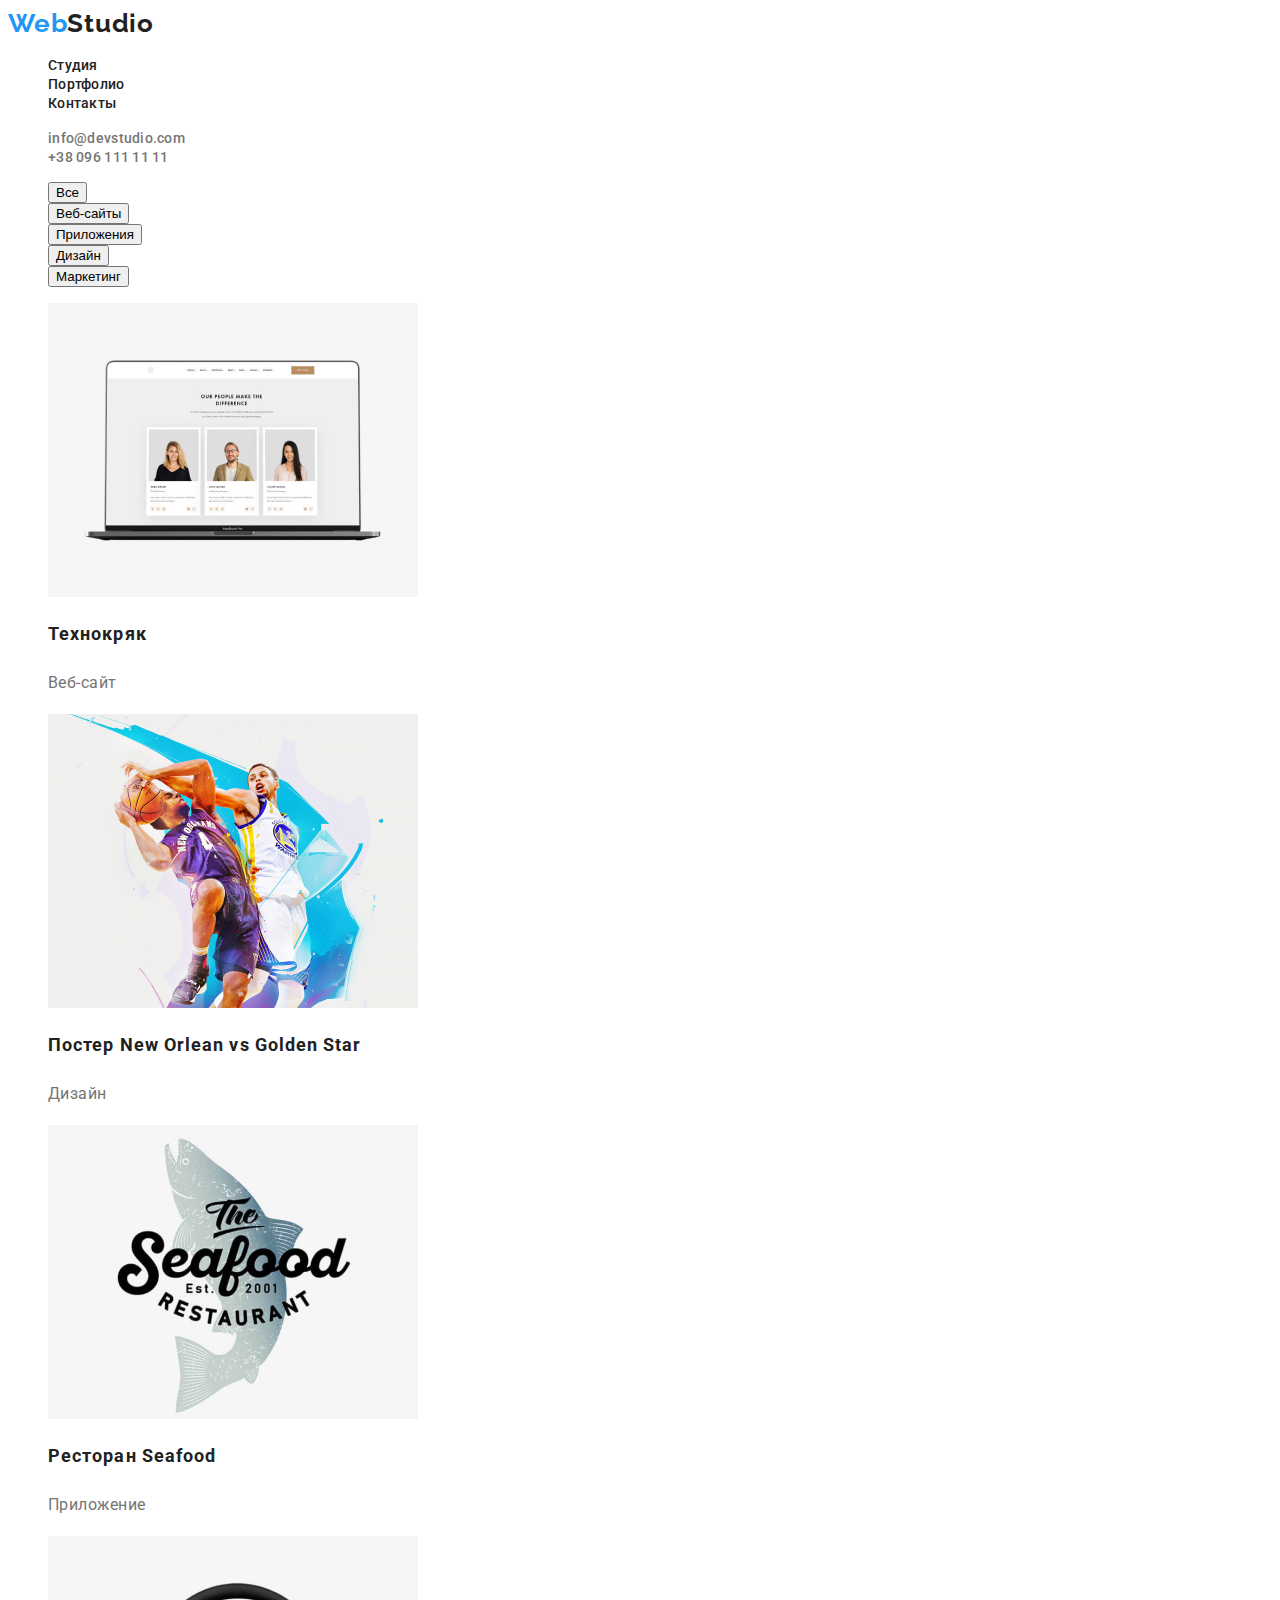
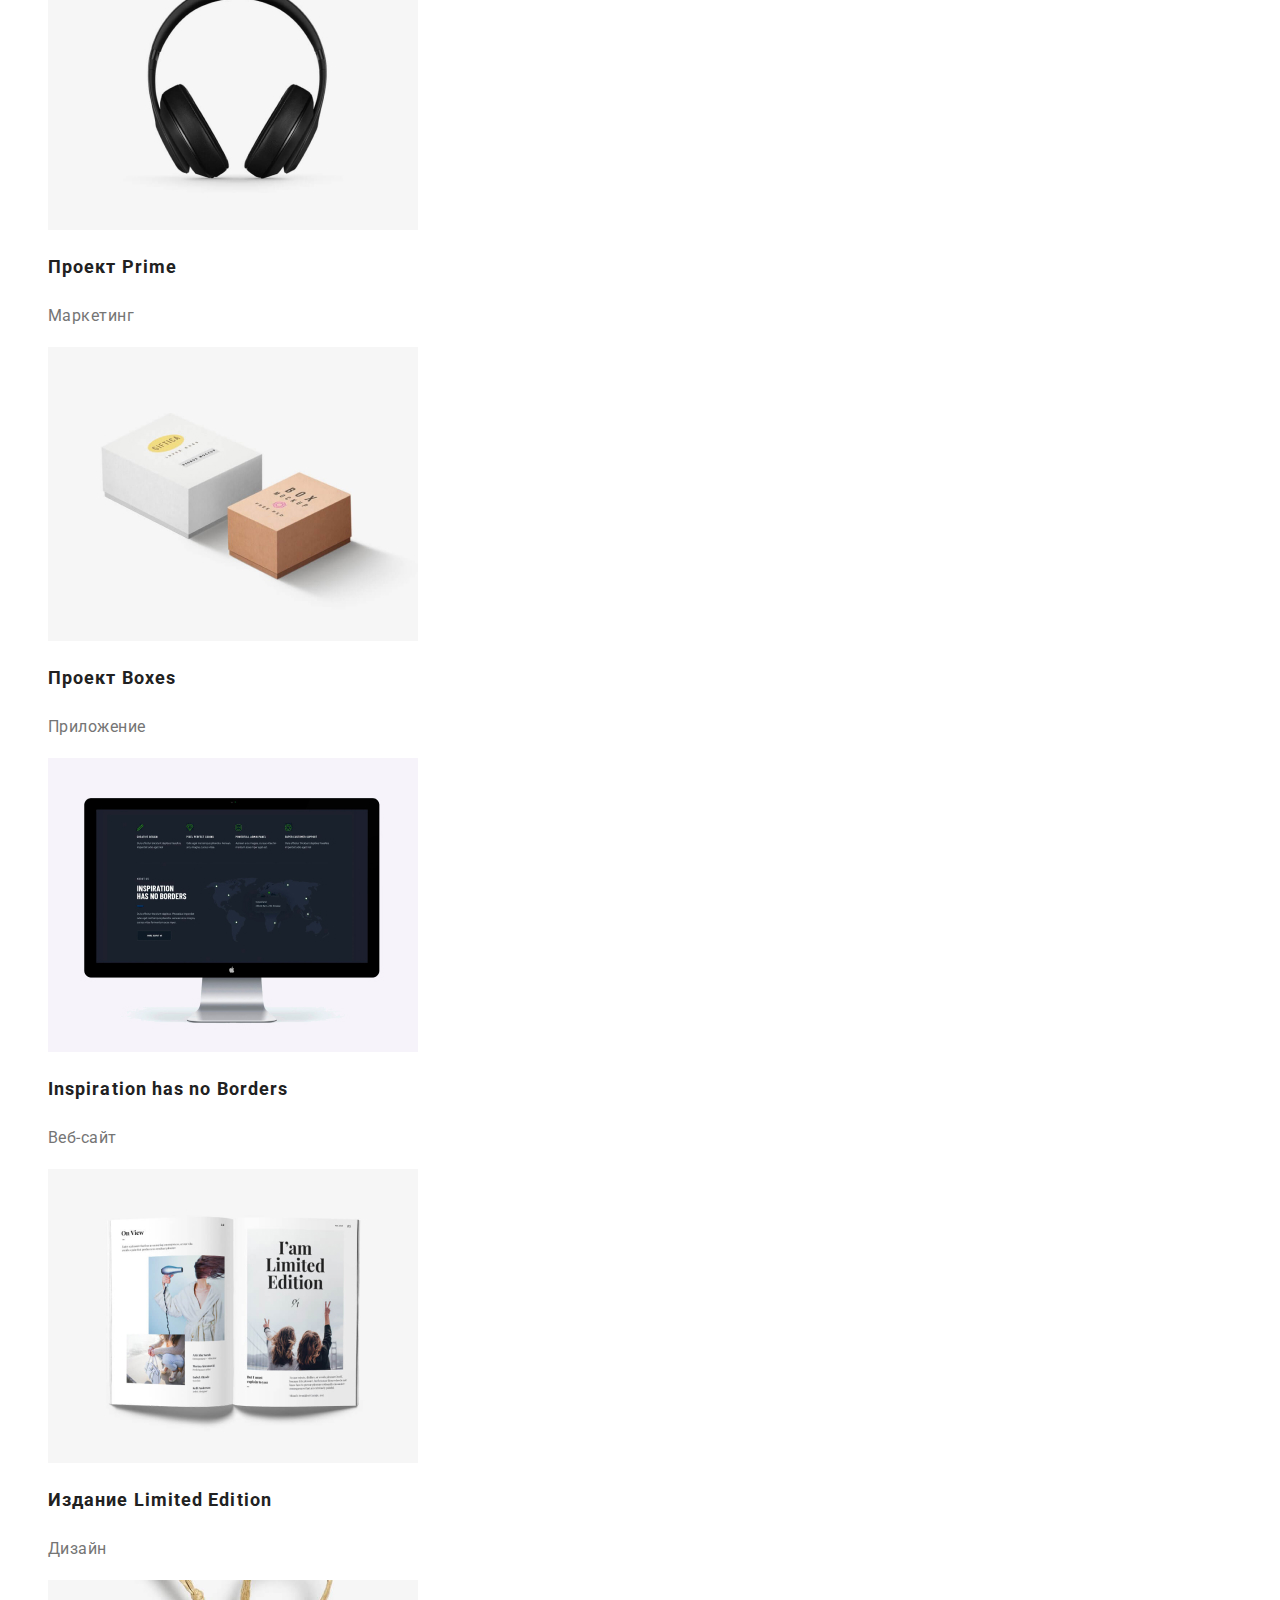
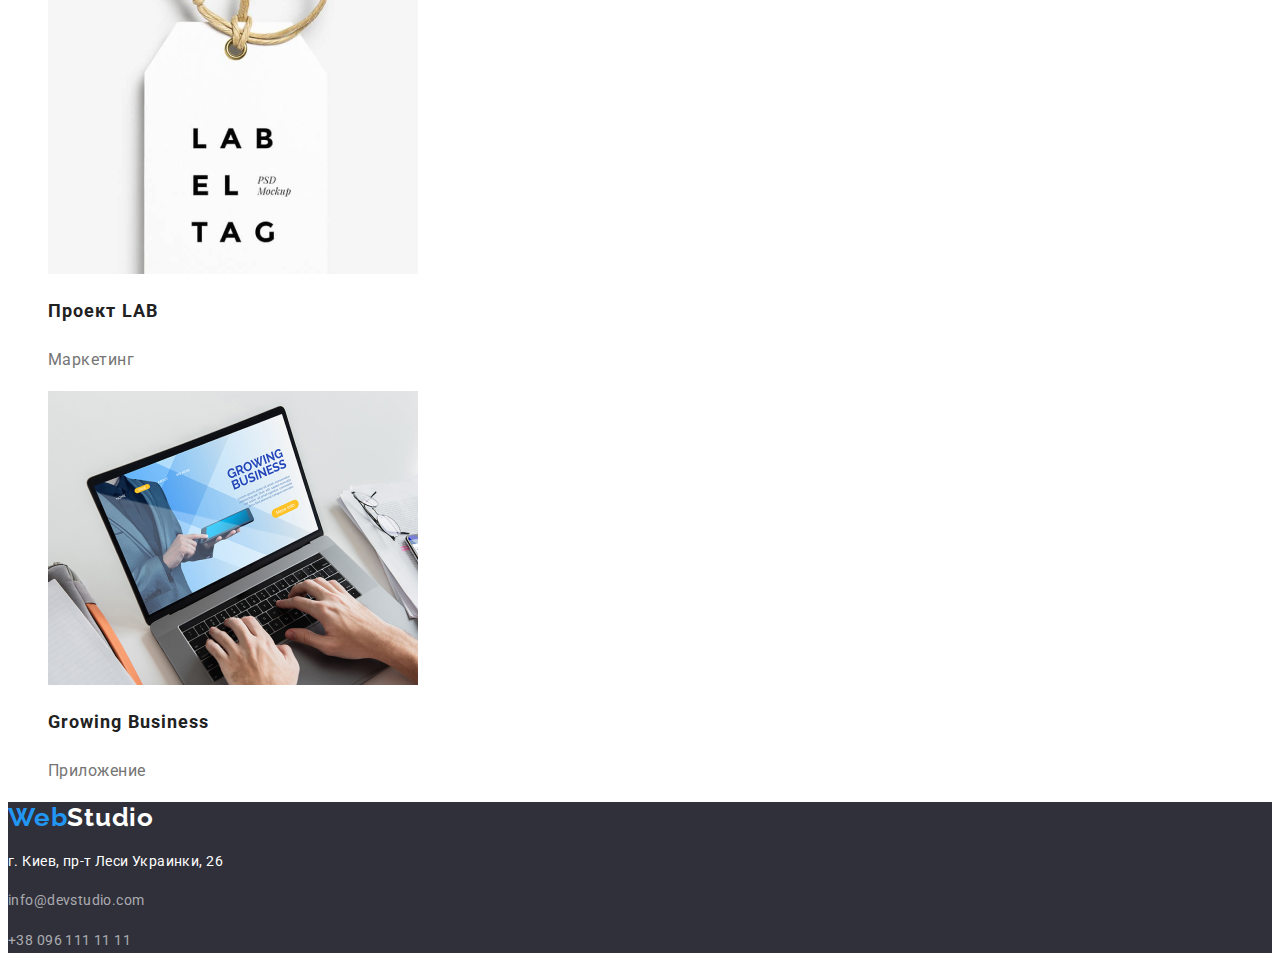
==== portfolio.html @ 9ddf68d6 "create" ====
<!DOCTYPE html>
<html lang="ru">

<head>
    <meta charset="UTF-8">
    <meta name="viewport" content="width=device-width, initial-scale=1.0">
    <title>Portfolio</title>
    <link rel="preconnect" href="https://fonts.gstatic.com">
    <link href="https://fonts.googleapis.com/css2?family=Raleway:wght@700&family=Roboto:wght@400;500;700;900&display=swap"
        rel="stylesheet">
    <link rel="stylesheet" href="./css/style.css">
</head>

<body>

    <header>
        <nav>

            <a href="" class="full-logo"><span class="logo">Web</span><span class="logotwo">Studio</span></a>   
            <ul class="site-nav list">
                <li><a href="./index.html" class="link">Студия</a></li>
                <li><a href="" class="current link">Портфолио</a></li>
                <li><a href="" class="link">Контакты</a></li>
            </ul>
            <ul class="auth-nav list">
                <li><a href="malito:info@devstudio.com" class="link email">info@devstudio.com</a></li>
                <li><a href="tel:+380961111111" class="link">+38 096 111 11 11</a></li>
            </ul>
        </nav>

    </header>
<main>

    <ul class="list">
        <li><button type="button" class="portf-btn">Все</button></li>
        <li><button type="button" class="portf-btn">Веб-сайты</button></li>
        <li><button type="button" class="portf-btn">Приложения</button></li>
        <li><button type="button" class="portf-btn">Дизайн</button></li>
        <li><button type="button" class="portf-btn">Маркетинг</button></li>
     </ul>
<section>
    <ul class="list">
        <li>
            <img src="./portf-img/prtf-img1.jpg" alt="prtf-img1" width="370">
            <h2 class="portf-project">Технокряк</h2>
            <p class="portf-text">Веб-сайт</p>
        </li>
        <li>
            <img src="./portf-img/prtf-img2.jpg" alt="prtf-img2" width="370">
            <h2 class="portf-project">Постер New Orlean vs Golden Star</h2>
            <p class="portf-text">Дизайн</p>
        </li>
        <li>
            <img src="./portf-img/prtf-img3.jpg" alt="prtf-img3" width="370">
            <h2 class="portf-project">Ресторан Seafood</h2>
            <p class="portf-text">Приложение</p>
        </li>
        <li>
            <img src="./portf-img/prtf-img4.jpg" alt="prtf-img4" width="370">
            <h2 class="portf-project">Проект Prime</h2>
            <p class="portf-text">Маркетинг</p>
        </li>
        <li>
            <img src="./portf-img/prtf-img5.jpg" alt="prtf-img5" width="370">
            <h2 class="portf-project">Проект Boxes</h2>
            <p class="portf-text">Приложение</p>
        </li>
        <li>
            <img src="./portf-img/prtf-img6.jpg" alt="prtf-img6" width="370">
            <h2 class="portf-project">Inspiration has no Borders</h2>
            <p class="portf-text">Веб-сайт</p>
        </li>
        <li>
            <img src="./portf-img/prtf-img7.jpg" alt="prtf-img7" width="370">
            <h2 class="portf-project">Издание Limited Edition</h2>
            <p class="portf-text">Дизайн</p>
        </li>
        <li>
            <img src="./portf-img/prtf-img8.jpg" alt="prtf-img8" width="370">
            <h2 class="portf-project">Проект LAB</h2>
            <p class="portf-text">Маркетинг</p>
        </li>
        <li>
            <img src="./portf-img/prtf-img9.jpg" alt="prtf-img9" width="370">
            <h2 class="portf-project">Growing Business</h2>
            <p class="portf-text">Приложение</p>
        </li>
    </ul>
</section>
</main>
    <footer class="footer">
    <a href="" class="full-logo"><span class="logo">Web</span><span class="footer-studio">Studio</span></a><br>
    <div>
    <address>
        
        <p><a class="post-address">г. Киев, пр-т Леси Украинки, 26</a></p>
        <p><a href="malito:info@devstudio.com" class="email-address">info@devstudio.com</a></p>
        <p><a href="tel:+380961111111" class="tel-address">+38 096 111 11 11</a></p>
    </address>
    </div>

    </footer>
</body>

</html>
---- css/style.css ----
:root {
  --primary-text-color: #212121;
  --text-color: #757575;
  --hero-color: #ffffff;
  --accent-color: #2196f3;
}

body {
  background-color: var(--hero-color);
  color: var(--primary-text-color);
  font-family: Roboto, sans-serif;
}

/*Header*/
.logo {
  color: var(--accent-color);
}

.logotwo {
  color: var(--primary-text-color);
}

.full-logo {
  text-decoration: none;
  font-family: Raleway, sans-serif;
  font-weight: bold;
  font-size: 26px;
  line-height: 1.2;
  letter-spacing: 0.03em;
}

.site-nav .link {
  color: var(--primary-text-color);
  font-weight: 500;
  font-size: 14px;
  line-height: 1.14;
  text-decoration: none;
  letter-spacing: 0.02em;
}

.list {
  list-style: none;
}

.site-nav .current:hover,
.site-nav .current:focus {
  color: var(--accent-color);
}

.auth-nav .link {
  color: var(--text-color);
  font-weight: 500;
  font-size: 14px;
  line-height: 1.15;
  text-decoration: none;
  letter-spacing: 0.02em;
}

.auth-nav .email:hover,
.auth-nav .email:focus {
  color: var(--accent-color);
}

/*Hero*/
.hero {
  background-color: #2f303a;
  color: var(--hero-color);
}

.hero-text {
  font-weight: 900;
  font-size: 44px;
  line-height: 1.36;
  text-align: center;
  text-transform: uppercase;
  letter-spacing: 0.06em;
}

.primary-btn {
  background-color: var(--accent-color);
  color: var(--hero-color);
  font-weight: 700;
  font-size: 16px;
  line-height: 1.88;
  text-align: center;
  text-decoration: none;
  align-items: center;
  letter-spacing: 0.06em;
}

/*Advantages*/
.advantages {
  color: var(--primary-text-color);
  font-weight: bold;
  font-size: 14px;
  line-height: 1.14;
  text-transform: uppercase;
  letter-spacing: 0.03em;
}

.adv-text {
  color: var(--text-color);
  font-weight: 400;
  font-size: 14px;
  line-height: 1.7;
  letter-spacing: 0.03em;
}

/*What We Do*/
.whatwedo {
  color: var(--primary-text-color);
  font-weight: 700;
  font-size: 36px;
  line-height: 2.63;
  text-align: center;
  letter-spacing: 0.03em;
}

/*Our Team*/
.ourteam-section {
  background-color: #f5f4fa;
}

.ourteam {
  color: var(--primary-text-color);
  font-weight: 700;
  font-size: 36px;
  line-height: 2.63;
  text-align: center;
  letter-spacing: 0.03em;
}

.ourteam-lead {
  color: var(--primary-text-color);
  font-weight: 500;
  font-size: 16px;
  line-height: 1.19;
  letter-spacing: 0.03em;
}

.ourteam-position {
  color: var(--text-color);
  font-weight: 400;
  font-size: 16px;
  line-height: 1.19;
  letter-spacing: 0.03em;
}

/*Footer*/
.footer {
  background-color: #2f303a;
}

.footer-studio {
  color: var(--hero-color);
}

.post-address,
.email-address,
.tel-address {
  color: var(--hero-color);
  font-weight: 400;
  font-style: normal;
  font-size: 14px;
  line-height: 1.7;
  letter-spacing: 0.03em;
  text-decoration: none;
}

.email-address,
.tel-address {
  color: rgba(255, 255, 255, 0.6);
}

/*Portfolio buttons*/
.portf-btn:hover,
.portf-btn:focus {
  background-color: var(--accent-color);
  color: var(--hero-color);
  font-weight: 500;
  font-size: 16px;
  line-height: 1.63;
  text-align: center;
  letter-spacing: 0.03em;
}

/*Portfolio main*/

.portf-project {
  color: var(--primary-text-color);
  font-weight: 700;
  font-size: 18px;
  line-height: 2;
  letter-spacing: 0.06em;
}

.portf-text {
  color: var(--text-color);
  font-weight: 400;
  font-size: 16px;
  line-height: 1.88;
  letter-spacing: 0.03em;
}
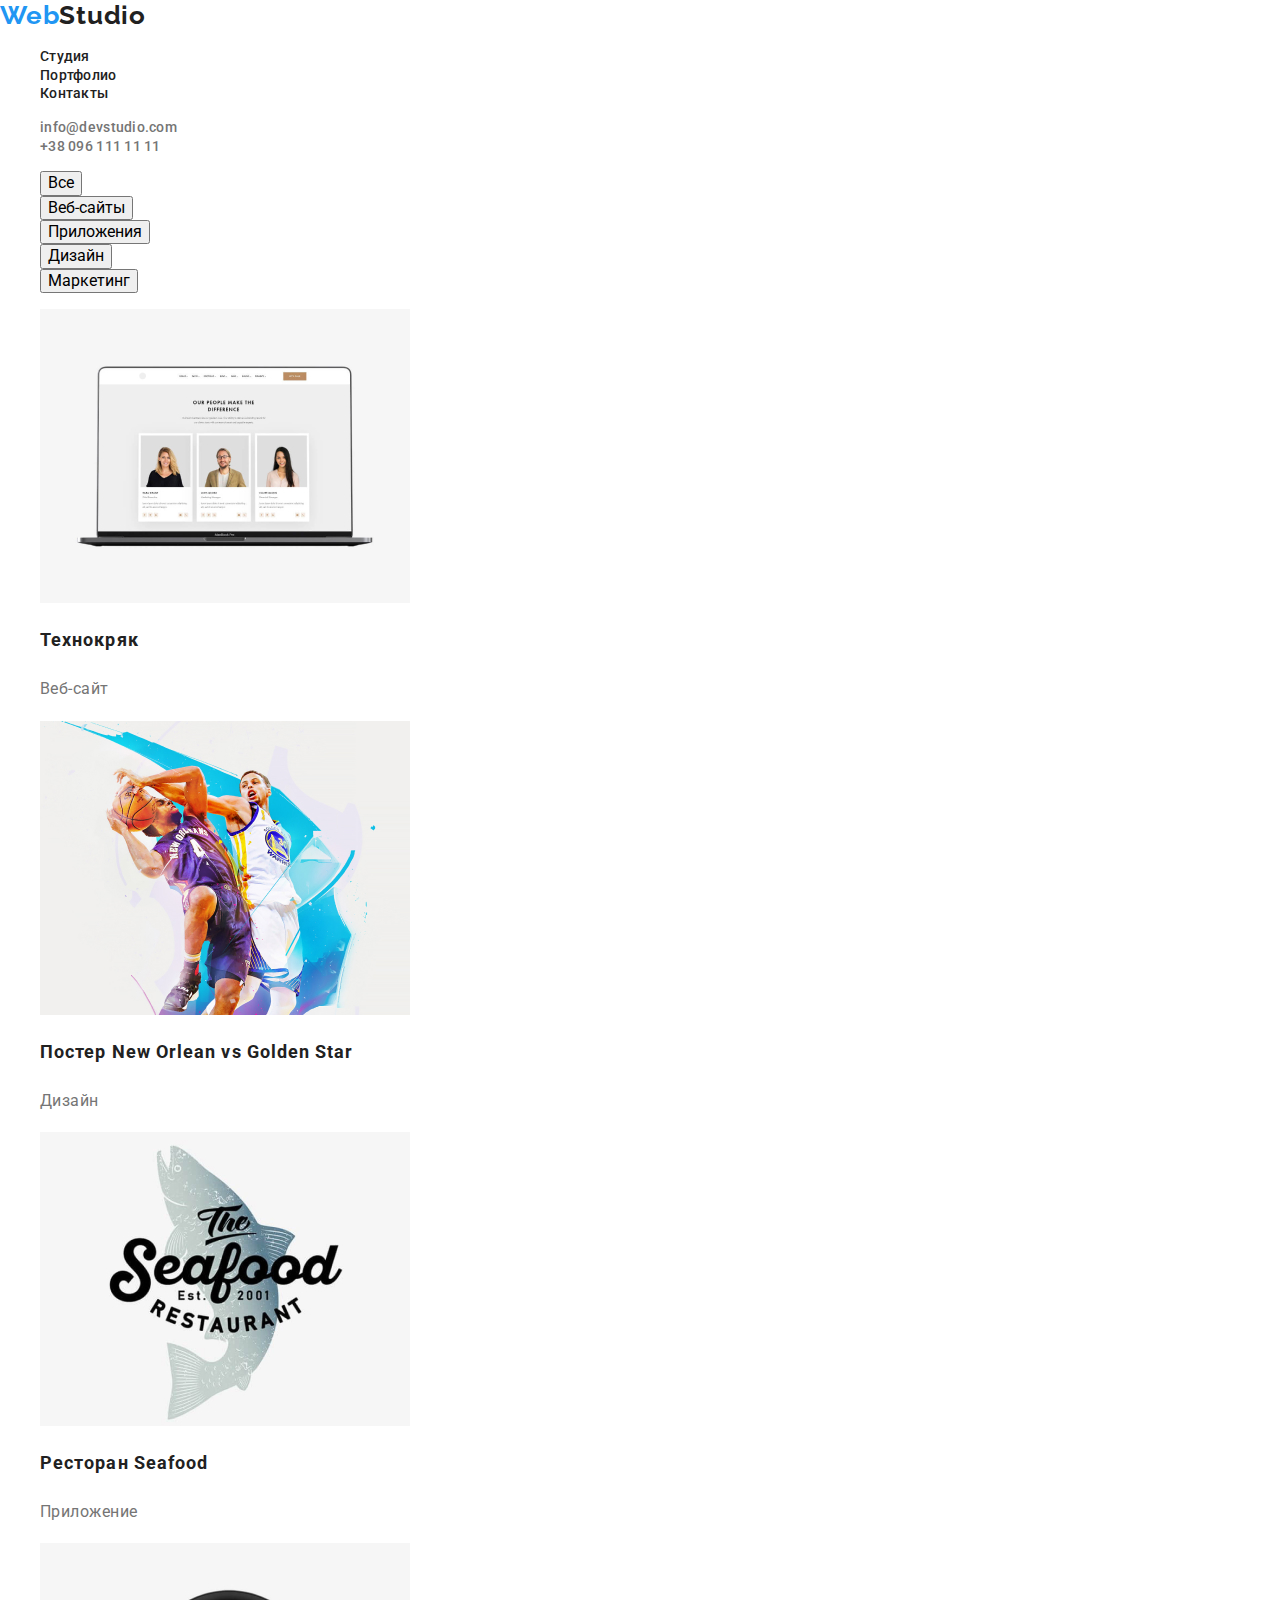
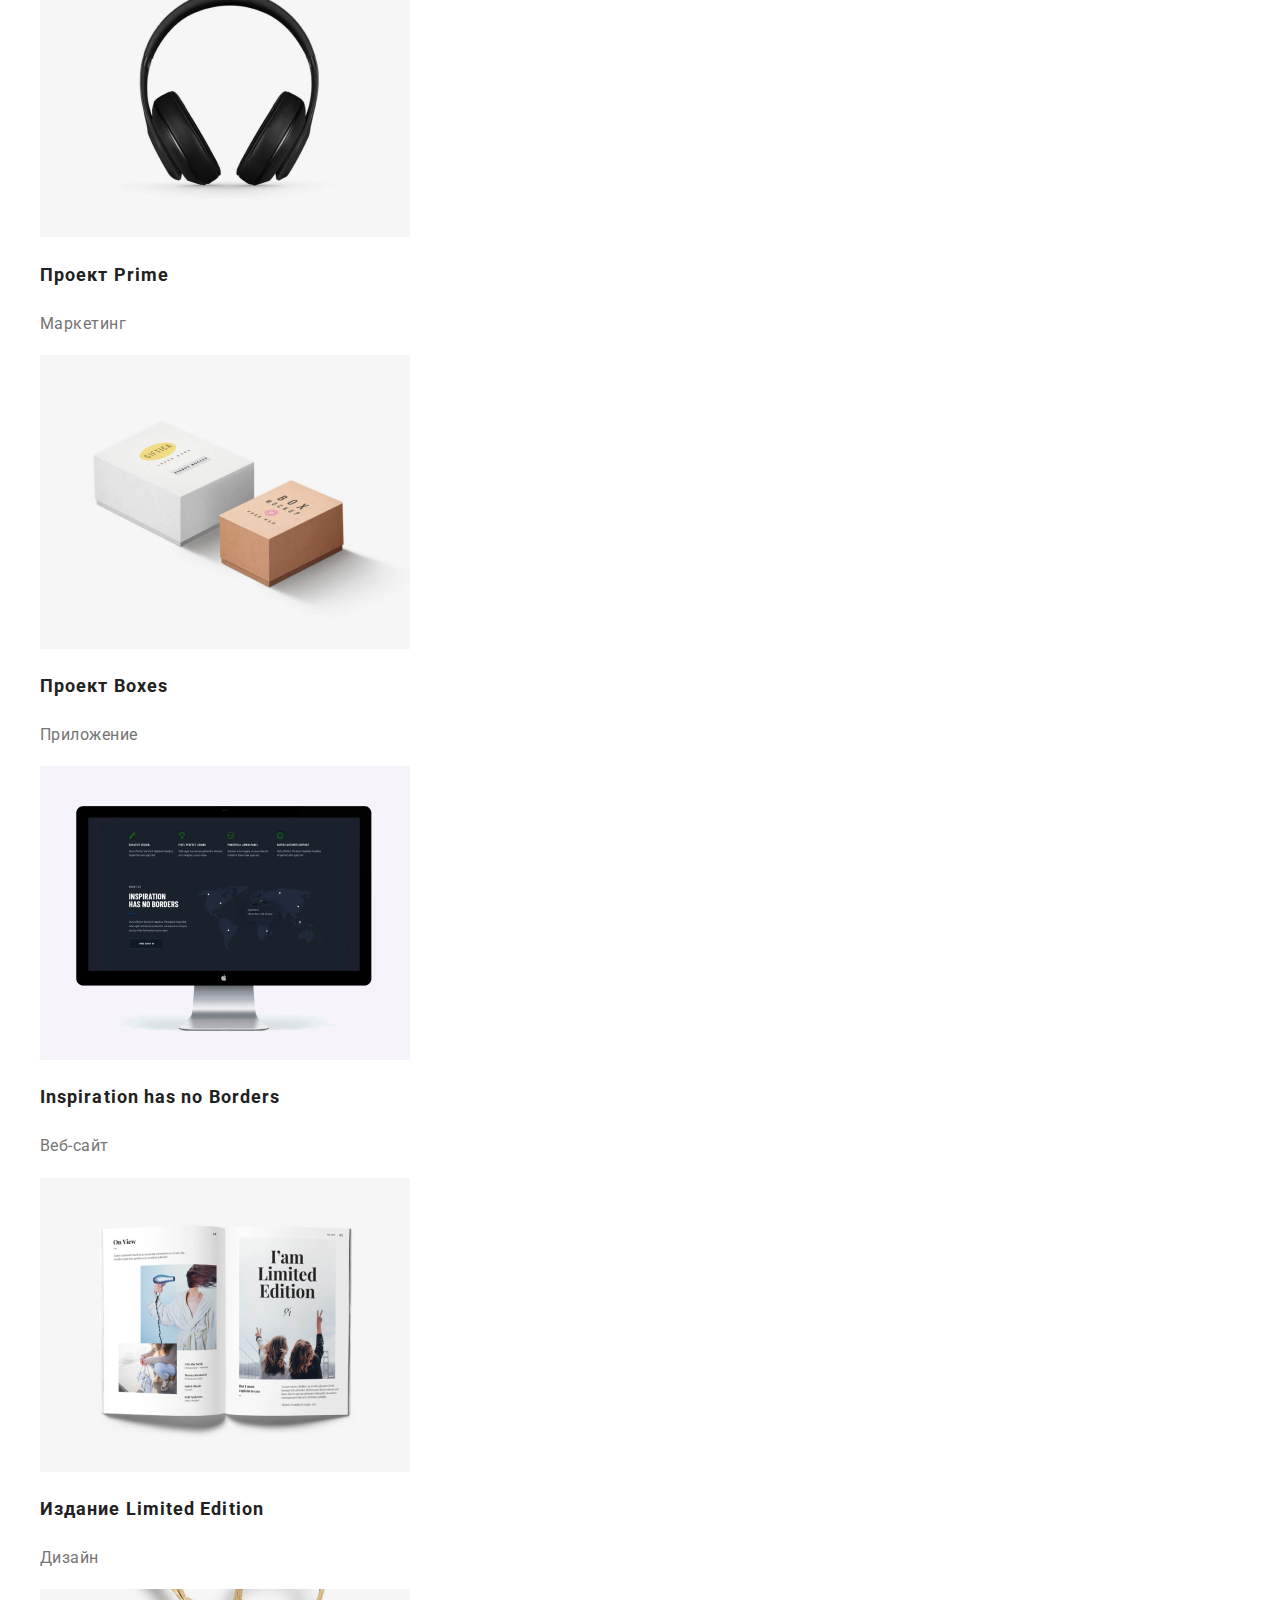
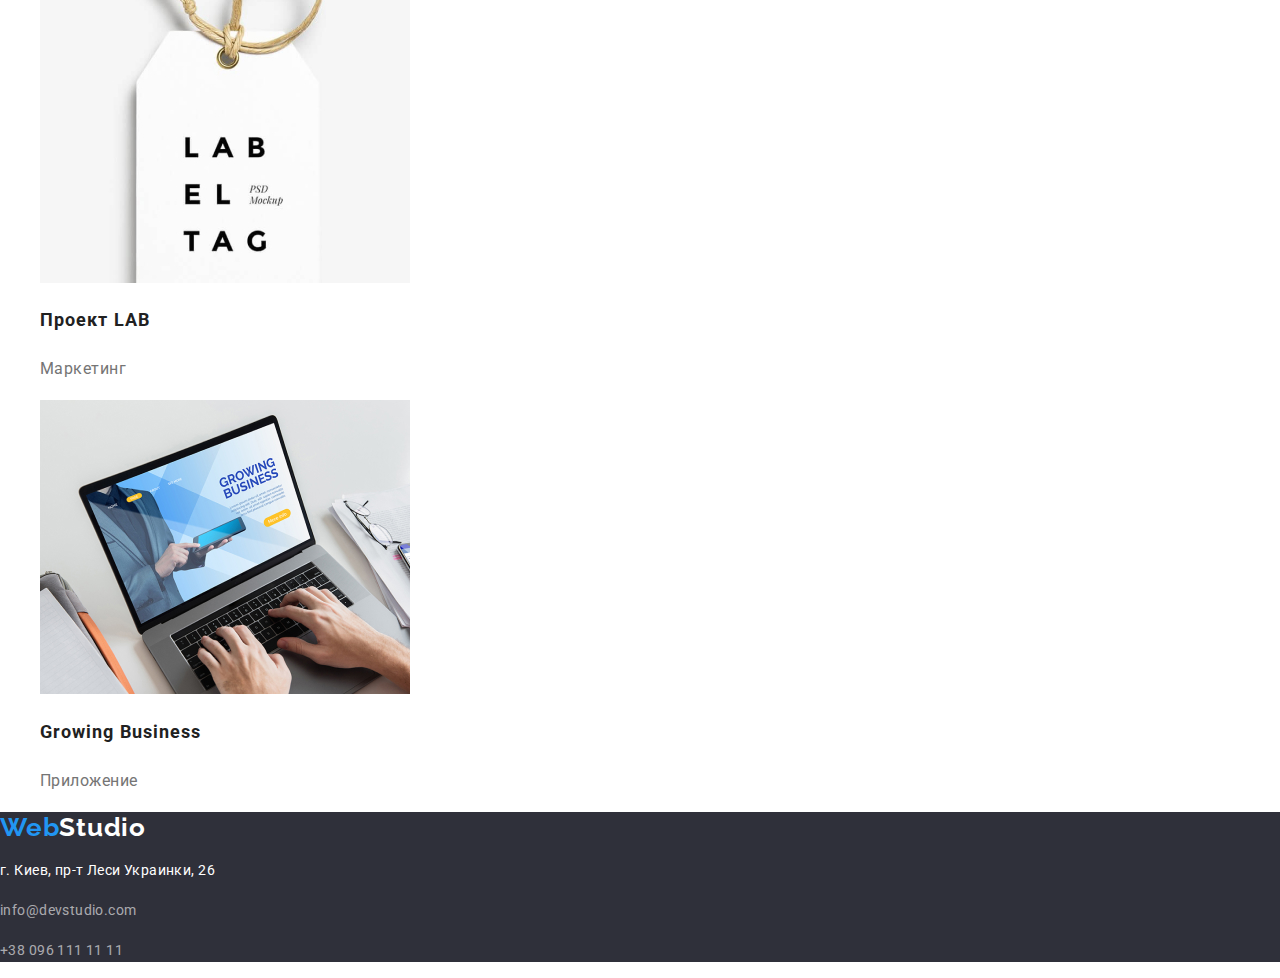
==== commit 7f242856: "add normalize and visually-hidden" ====
--- a/portfolio.html
+++ b/portfolio.html
@@ -5,6 +5,7 @@
     <meta charset="UTF-8">
     <meta name="viewport" content="width=device-width, initial-scale=1.0">
     <title>Portfolio</title>
+    <link rel="stylesheet" href="./css/modern-normalize.css">
     <link rel="preconnect" href="https://fonts.gstatic.com">
     <link href="https://fonts.googleapis.com/css2?family=Raleway:wght@700&family=Roboto:wght@400;500;700;900&display=swap"
         rel="stylesheet">
@@ -39,6 +40,7 @@
         <li><button type="button" class="portf-btn">Маркетинг</button></li>
      </ul>
 <section>
+    <h1 class="visually-hidden">Our projects</h1>
     <ul class="list">
         <li>
             <img src="./portf-img/prtf-img1.jpg" alt="prtf-img1" width="370">
--- a/css/style.css
+++ b/css/style.css
@@ -11,6 +11,19 @@
   font-family: Roboto, sans-serif;
 }
 
+.visually-hidden {
+  position: absolute;
+  width: 1px;
+  height: 1px;
+  margin: -1px;
+  border: 0;
+  padding: 0;
+  white-space: nowrap;
+  clip-path: inset(100%);
+  clip: rect(0 0 0 0);
+  overflow: hidden;
+}
+
 /*Header*/
 .logo {
   color: var(--accent-color);
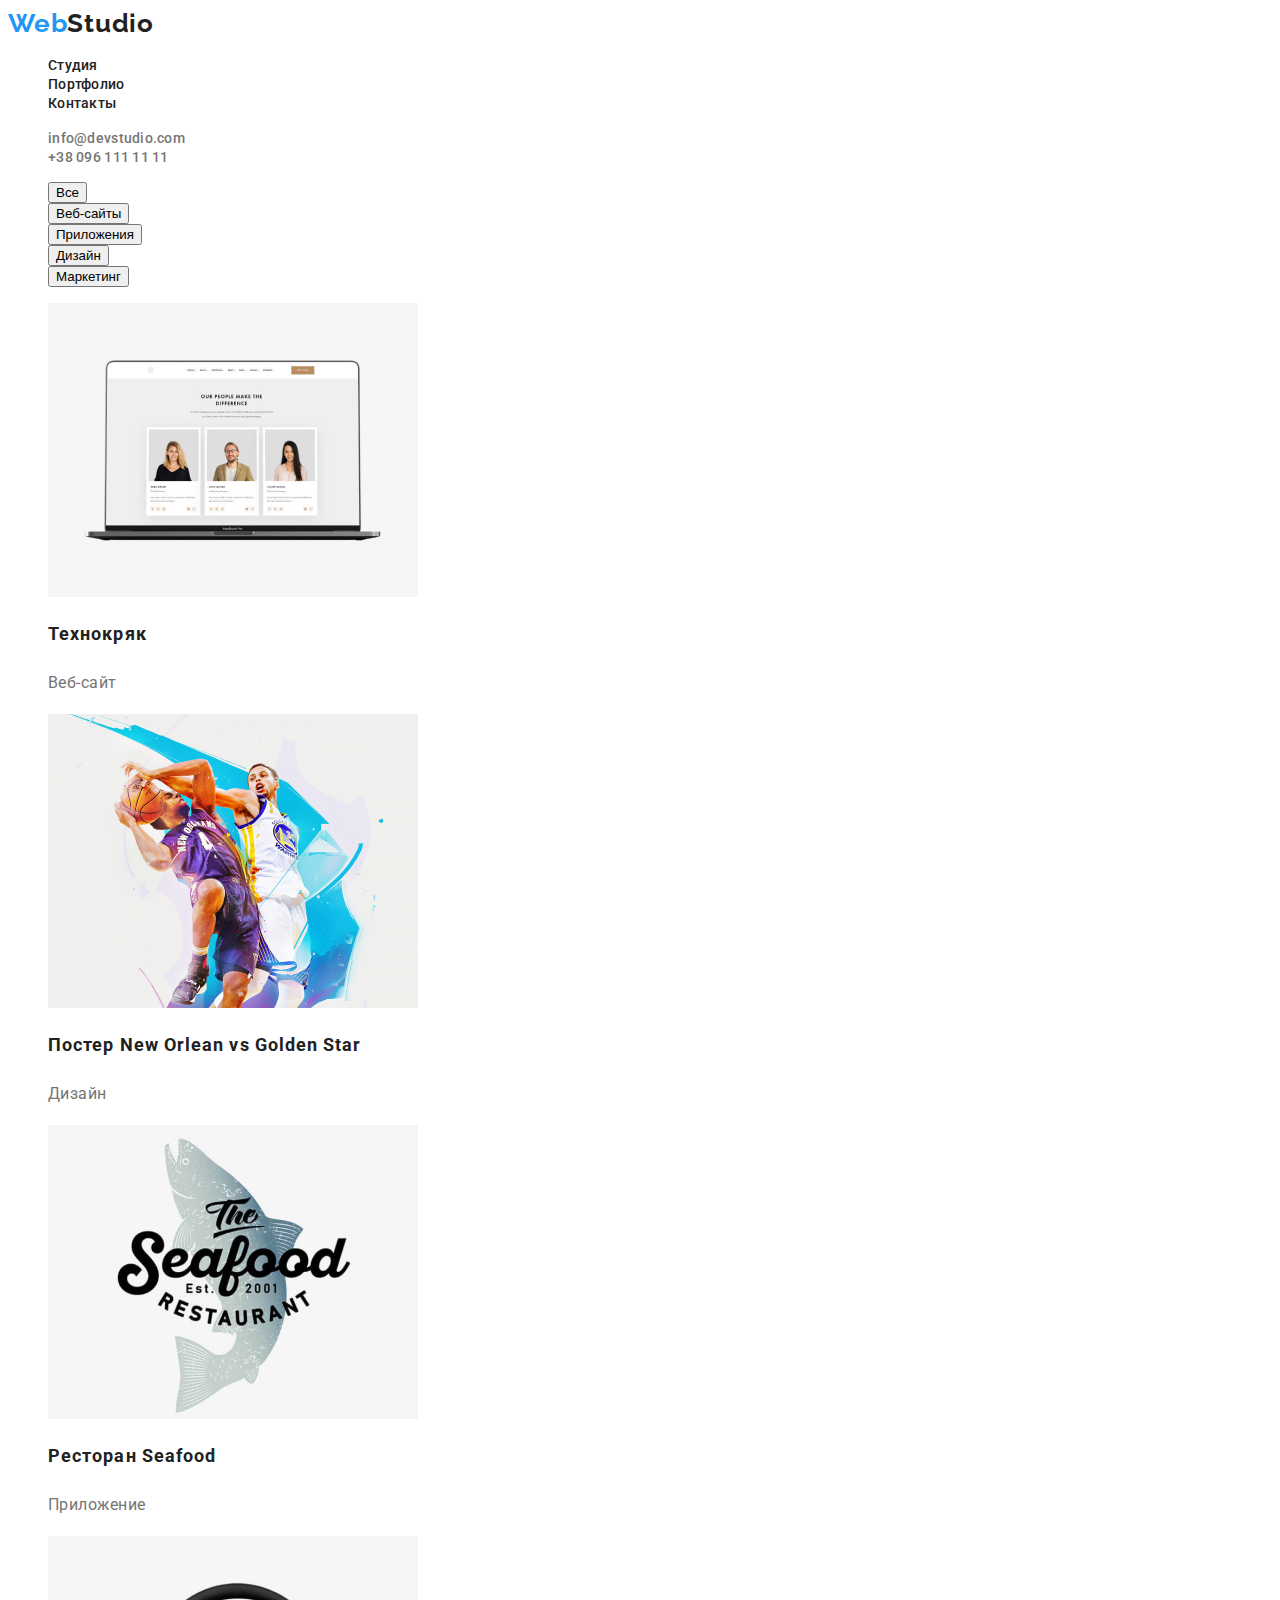
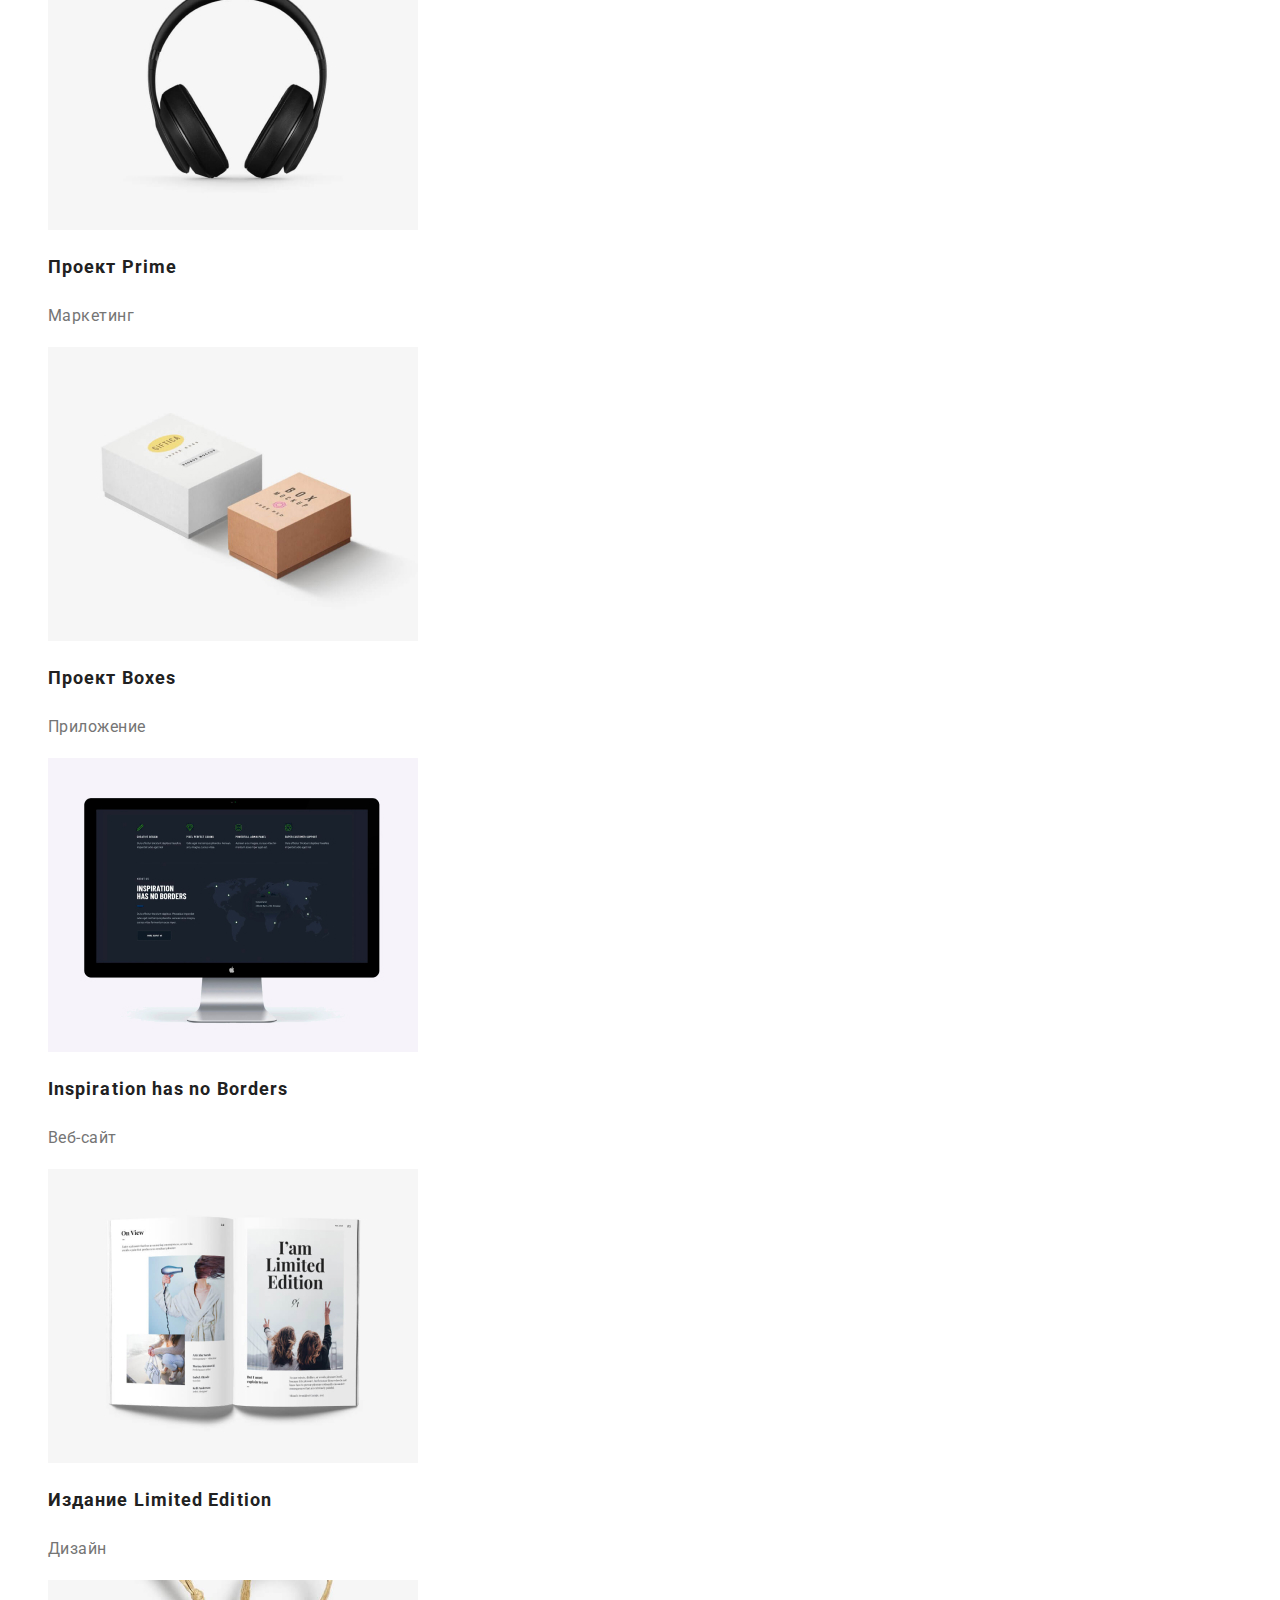
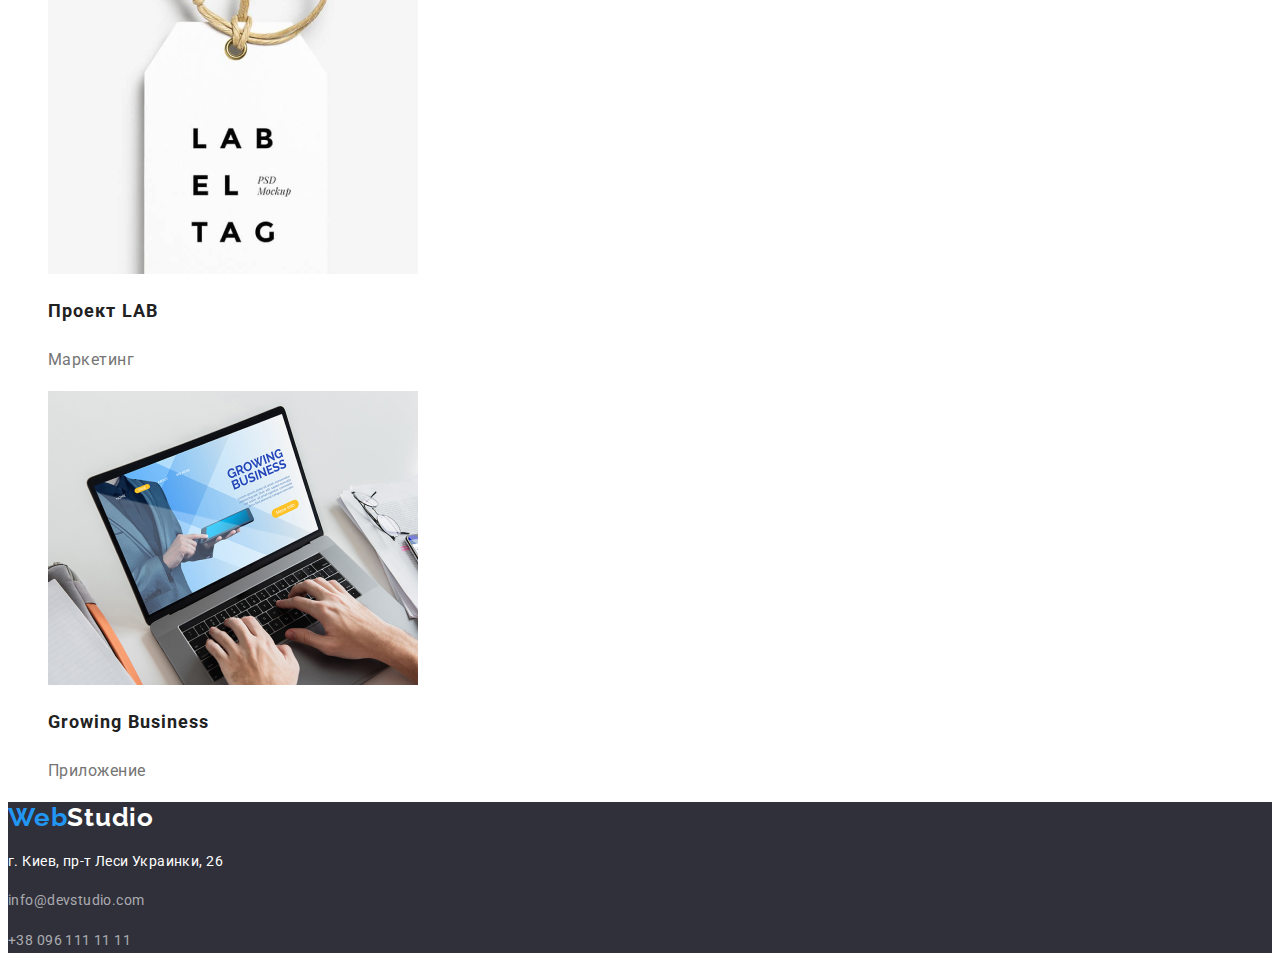
==== commit 639f2c64: "update" ====
--- a/portfolio.html
+++ b/portfolio.html
@@ -5,10 +5,13 @@
     <meta charset="UTF-8">
     <meta name="viewport" content="width=device-width, initial-scale=1.0">
     <title>Portfolio</title>
-    <link rel="stylesheet" href="./css/modern-normalize.css">
+   
     <link rel="preconnect" href="https://fonts.gstatic.com">
     <link href="https://fonts.googleapis.com/css2?family=Raleway:wght@700&family=Roboto:wght@400;500;700;900&display=swap"
         rel="stylesheet">
+    <link rel="stylesheet" href="https://cdnjs.cloudflare.com/ajax/libs/modern-normalize/1.0.0/modern-normalize.min.css"
+        integrity="sha512-ISS7cAi1PEhQ8jnbJpJZMd29NlhNj4AWYyLOSp2CE/CsHxTCu+r+t0D2yoJudVrd0/8fTVPUVDzY5Tvli75u/g=="
+        crossorigin="anonymous" />
     <link rel="stylesheet" href="./css/style.css">
 </head>
 
--- a/css/style.css
+++ b/css/style.css
@@ -78,6 +78,7 @@
 .hero {
   background-color: #2f303a;
   color: var(--hero-color);
+  text-align: center;
 }
 
 .hero-text {
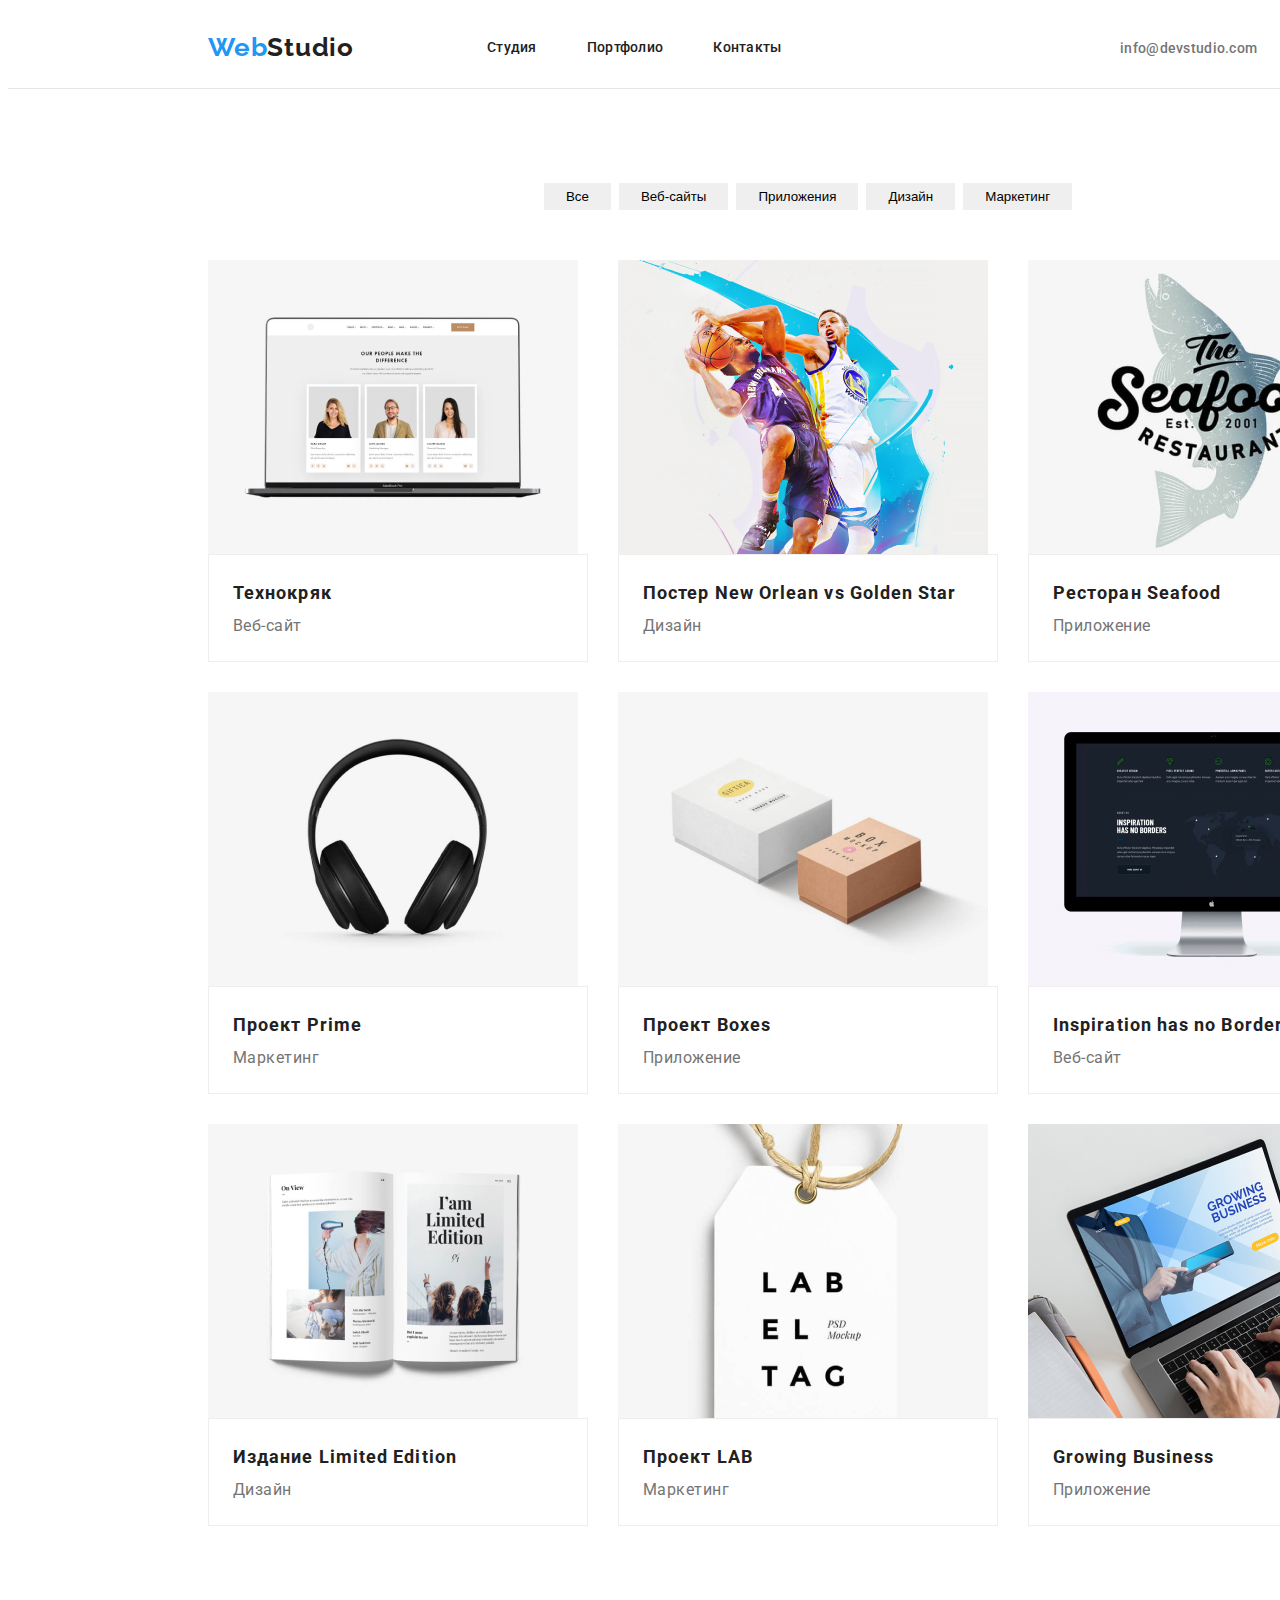
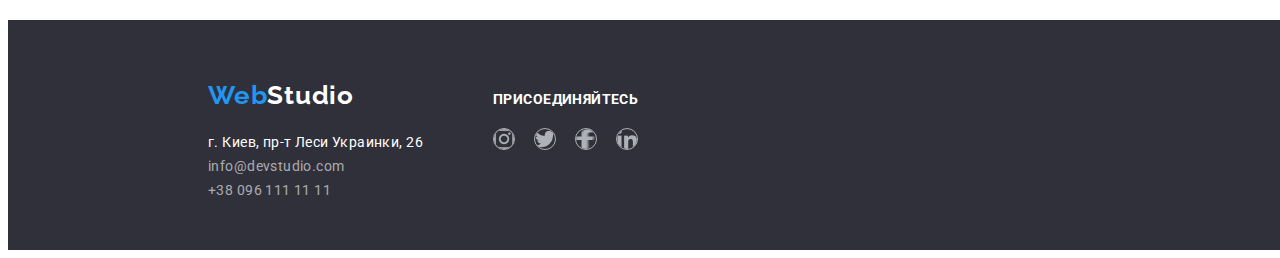
==== commit 8b2b9307: "update flex" ====
--- a/portfolio.html
+++ b/portfolio.html
@@ -17,93 +17,141 @@
 
 <body>
 
-    <header>
-        <nav>
-
-            <a href="" class="full-logo"><span class="logo">Web</span><span class="logotwo">Studio</span></a>   
+    <header class="header">
+    
+        <nav class="container main-nav">
+    
+            <a href="" class="full-logo"><span class="logo">Web</span><span class="logotwo">Studio</span></a>
             <ul class="site-nav list">
-                <li><a href="./index.html" class="link">Студия</a></li>
-                <li><a href="" class="current link">Портфолио</a></li>
-                <li><a href="" class="link">Контакты</a></li>
+                <li class="item"><a href="./index.html" class=" link">Студия</a></li>
+                <li class="item"><a href="" class=" current link">Портфолио</a></li>
+                <li class="item"><a href="#address" class="link">Контакты</a></li>
             </ul>
             <ul class="auth-nav list">
-                <li><a href="malito:info@devstudio.com" class="link email">info@devstudio.com</a></li>
-                <li><a href="tel:+380961111111" class="link">+38 096 111 11 11</a></li>
+                <li class="item"><a href="malito:info@devstudio.com" class="link email">info@devstudio.com</a></li>
+                <li class="item"><a href="tel:+380961111111" class="link">+38 096 111 11 11</a></li>
             </ul>
+    
         </nav>
-
+    
+    
     </header>
 <main>
 
-    <ul class="list">
-        <li><button type="button" class="portf-btn">Все</button></li>
-        <li><button type="button" class="portf-btn">Веб-сайты</button></li>
-        <li><button type="button" class="portf-btn">Приложения</button></li>
-        <li><button type="button" class="portf-btn">Дизайн</button></li>
-        <li><button type="button" class="portf-btn">Маркетинг</button></li>
+    <ul class="list btn-box container">
+        <li class="item"><button type="button" class="portf-btn">Все</button></li>
+        <li class="item"><button type="button" class="portf-btn">Веб-сайты</button></li>
+        <li class="item"><button type="button" class="portf-btn">Приложения</button></li>
+        <li class="item"><button type="button" class="portf-btn">Дизайн</button></li>
+        <li class="item"><button type="button" class="portf-btn">Маркетинг</button></li>
      </ul>
-<section>
+<section class="container">
     <h1 class="visually-hidden">Our projects</h1>
-    <ul class="list">
-        <li>
+    <ul class="list project-box">
+        <li class="item">
             <img src="./portf-img/prtf-img1.jpg" alt="prtf-img1" width="370">
+            <div class="project-text">
             <h2 class="portf-project">Технокряк</h2>
             <p class="portf-text">Веб-сайт</p>
+            </div>
         </li>
-        <li>
+        <li class="item">
             <img src="./portf-img/prtf-img2.jpg" alt="prtf-img2" width="370">
+            <div class="project-text">
             <h2 class="portf-project">Постер New Orlean vs Golden Star</h2>
             <p class="portf-text">Дизайн</p>
+            </div>
         </li>
-        <li>
+        <li class="item">
             <img src="./portf-img/prtf-img3.jpg" alt="prtf-img3" width="370">
+            <div class="project-text">
             <h2 class="portf-project">Ресторан Seafood</h2>
             <p class="portf-text">Приложение</p>
+            </div>
         </li>
-        <li>
+        <li class="item">
             <img src="./portf-img/prtf-img4.jpg" alt="prtf-img4" width="370">
+            <div class="project-text">
             <h2 class="portf-project">Проект Prime</h2>
             <p class="portf-text">Маркетинг</p>
+            </div>
         </li>
-        <li>
+        <li class="item">
             <img src="./portf-img/prtf-img5.jpg" alt="prtf-img5" width="370">
+            <div class="project-text">
             <h2 class="portf-project">Проект Boxes</h2>
             <p class="portf-text">Приложение</p>
+            </div>
         </li>
-        <li>
+        <li class="item">
             <img src="./portf-img/prtf-img6.jpg" alt="prtf-img6" width="370">
+            <div class="project-text">
             <h2 class="portf-project">Inspiration has no Borders</h2>
             <p class="portf-text">Веб-сайт</p>
+            </div>
         </li>
-        <li>
+        <li class="item">
             <img src="./portf-img/prtf-img7.jpg" alt="prtf-img7" width="370">
+            <div class="project-text">
             <h2 class="portf-project">Издание Limited Edition</h2>
             <p class="portf-text">Дизайн</p>
+            </div>
         </li>
-        <li>
+        <li class="item">
             <img src="./portf-img/prtf-img8.jpg" alt="prtf-img8" width="370">
+            <div class="project-text">
             <h2 class="portf-project">Проект LAB</h2>
             <p class="portf-text">Маркетинг</p>
+            </div>
         </li>
-        <li>
+        <li class="item">
             <img src="./portf-img/prtf-img9.jpg" alt="prtf-img9" width="370">
+            <div class="project-text">
             <h2 class="portf-project">Growing Business</h2>
             <p class="portf-text">Приложение</p>
+            </div>
         </li>
     </ul>
 </section>
 </main>
-    <footer class="footer">
-    <a href="" class="full-logo"><span class="logo">Web</span><span class="footer-studio">Studio</span></a><br>
-    <div>
-    <address>
-        
-        <p><a class="post-address">г. Киев, пр-т Леси Украинки, 26</a></p>
-        <p><a href="malito:info@devstudio.com" class="email-address">info@devstudio.com</a></p>
-        <p><a href="tel:+380961111111" class="tel-address">+38 096 111 11 11</a></p>
-    </address>
-    </div>
-
+    <footer class="footer footer-container">
+        <div class="container foot-box">
+            <section class="add-box">
+                <a href="" class="full-logo logo-box"><span class="logo">Web</span><span
+                        class="footer-studio">Studio</span></a><br>
+    
+                <address id="address" class="post-box">
+    
+                    <p><a class="post-address">г. Киев, пр-т Леси Украинки, 26</a></p>
+                    <p><a href="malito:info@devstudio.com" class="email-address">info@devstudio.com</a></p>
+                    <p><a href="tel:+380961111111" class="tel-address">+38 096 111 11 11</a></p>
+                </address>
+            </section>
+    
+            <section class="joinus-box">
+                <h2 class="join-us">присоединяйтесь</h2>
+                <ul class="list join-box">
+    
+                    <li class="join-socl">
+                        <a href="" aria-label="Instagram"> <img src="./icons/inst-ot.png" alt="Instagram" width="20"
+                                height="20" class="join-social"></a>
+                    </li>
+                    <li class="join-socl">
+                        <a href="" aria-label="Twitter"> <img src="./icons/twit-ot.png" alt="Twitter" width="20" height="20"
+                                class="join-social"></a>
+                    </li>
+                    <li class="join-socl">
+                        <a href="" aria-label="Facebook"> <img src="./icons/face-ot.png" alt="Facebook" width="20"
+                                height="20" class="join-social"></a>
+                    </li>
+                    <li class="join-socl">
+                        <a href="" aria-label="LinkedIn"> <img src="./icons/link-ot.png" alt="LinkedIn" width="20"
+                                height="20" class="join-social"></a>
+                    </li>
+                </ul>
+            </section>
+    
+        </div>
     </footer>
 </body>
 
--- a/css/style.css
+++ b/css/style.css
@@ -6,6 +6,8 @@
 }
 
 body {
+  width: 1600px;
+
   background-color: var(--hero-color);
   color: var(--primary-text-color);
   font-family: Roboto, sans-serif;
@@ -24,7 +26,31 @@
   overflow: hidden;
 }
 
+.list {
+  list-style: none;
+}
+
+h1,
+h2,
+h3,
+h4,
+p,
+ul {
+  margin-top: 0;
+  margin-bottom: 0;
+}
+
 /*Header*/
+
+.header {
+  border-bottom: 1px solid #e5e5e5;
+}
+
+.main-nav {
+  display: flex;
+  align-items: center;
+}
+
 .logo {
   color: var(--accent-color);
 }
@@ -43,6 +69,10 @@
 }
 
 .site-nav .link {
+  display: block;
+  padding-top: 32px;
+  padding-bottom: 32px;
+
   color: var(--primary-text-color);
   font-weight: 500;
   font-size: 14px;
@@ -51,8 +81,26 @@
   letter-spacing: 0.02em;
 }
 
-.list {
-  list-style: none;
+.site-nav {
+  display: flex;
+  margin-left: 93px;
+}
+
+.site-nav .item {
+  margin-right: 50px;
+}
+
+.site-nav .item:last-child {
+  margin-right: 0;
+}
+
+.auth-nav {
+  display: flex;
+  margin-left: auto;
+}
+
+.auth-nav .item + .item {
+  margin-left: 30px;
 }
 
 .site-nav .current:hover,
@@ -82,6 +130,10 @@
 }
 
 .hero-text {
+  padding-top: 200px;
+  padding-left: 452px;
+  padding-right: 452px;
+
   font-weight: 900;
   font-size: 44px;
   line-height: 1.36;
@@ -91,6 +143,12 @@
 }
 
 .primary-btn {
+  border-radius: 4px;
+  padding: 10px 32px;
+  display: inline-block;
+  margin-top: 30px;
+  margin-bottom: 200px;
+
   background-color: var(--accent-color);
   color: var(--hero-color);
   font-weight: 700;
@@ -103,7 +161,27 @@
 }
 
 /*Advantages*/
+
+.advan-box {
+  padding-inline-start: 0px;
+  display: flex;
+}
+
+.advan-box .item {
+  margin-right: 30px;
+}
+
+.item .advan-img {
+  margin-bottom: 30px;
+}
+
+.advan-box .item:last-child {
+  margin-right: 0;
+}
+
 .advantages {
+  margin-bottom: 10px;
+
   color: var(--primary-text-color);
   font-weight: bold;
   font-size: 14px;
@@ -120,31 +198,82 @@
   letter-spacing: 0.03em;
 }
 
+.container {
+  width: 1200px;
+
+  /* outline: 3px solid rgb(116, 216, 112); */
+  padding-left: 15px;
+  padding-right: 15px;
+  margin: auto;
+}
+
+.whywe-container {
+  padding-top: 94px;
+  padding-bottom: 94px;
+}
+
 /*What We Do*/
 .whatwedo {
+  margin-bottom: 50px;
+
   color: var(--primary-text-color);
   font-weight: 700;
   font-size: 36px;
-  line-height: 2.63;
-  text-align: center;
-  letter-spacing: 0.03em;
+  line-height: 1.17;
+  text-align: center;
+  letter-spacing: 0.03em;
+}
+
+.wedo-container {
+  padding-bottom: 94px;
+}
+
+.wedo-box {
+  padding-inline-start: 0px;
+  display: flex;
+}
+
+.wedo-box .do-item + .do-item {
+  margin-left: 30px;
 }
 
 /*Our Team*/
+
+.team-box {
+  display: flex;
+  margin-top: 50px;
+  padding-inline-start: 0;
+}
+
+.team-box .item {
+  margin-right: 30px;
+}
+
+.team-box .item:last-child {
+  margin-right: 0;
+}
+
 .ourteam-section {
   background-color: #f5f4fa;
-}
-
-.ourteam {
+  padding-top: 94px;
+  padding-bottom: 94px;
+}
+
+.ourteam,
+.our-clients {
   color: var(--primary-text-color);
   font-weight: 700;
   font-size: 36px;
-  line-height: 2.63;
+  line-height: 1.17;
   text-align: center;
   letter-spacing: 0.03em;
 }
 
 .ourteam-lead {
+  text-align: center;
+  margin-top: 30px;
+  margin-bottom: 10px;
+
   color: var(--primary-text-color);
   font-weight: 500;
   font-size: 16px;
@@ -153,6 +282,8 @@
 }
 
 .ourteam-position {
+  text-align: center;
+
   color: var(--text-color);
   font-weight: 400;
   font-size: 16px;
@@ -160,6 +291,40 @@
   letter-spacing: 0.03em;
 }
 
+.list-box {
+  display: flex;
+  padding-inline-start: 0;
+  justify-content: space-around;
+  margin-top: 16px;
+  margin-bottom: 30px;
+}
+
+.ot-soclinks:hover,
+.ot-soclinks:focus {
+  border: 5px solid var(--accent-color);
+  border-radius: 50%;
+  background-color: var(--accent-color);
+}
+
+.client-container {
+  padding-top: 94px;
+  padding-bottom: 94px;
+}
+
+.clients-box {
+  display: flex;
+  padding-inline-start: 0;
+}
+
+.clients-box .item {
+  margin-right: 30px;
+  margin-top: 50px;
+}
+
+.clients-box .item:last-child {
+  margin-right: 0;
+}
+
 /*Footer*/
 .footer {
   background-color: #2f303a;
@@ -186,7 +351,77 @@
   color: rgba(255, 255, 255, 0.6);
 }
 
+.join-us {
+  font-weight: 700;
+  font-size: 14px;
+  line-height: 1.14;
+  letter-spacing: 0.03em;
+  text-transform: uppercase;
+  color: var(--hero-color);
+}
+
+.joinus-box {
+  padding-top: 72px;
+  padding-bottom: 100px;
+}
+
+.join-social {
+  border: 1px solid rgba(255, 255, 255, 0.6);
+  border-radius: 50%;
+}
+
+.join-social:focus,
+.join-social:hover {
+  background-color: var(--accent-color);
+}
+
+.foot-box {
+  display: flex;
+}
+
+.add-box {
+  margin-right: 70px;
+  padding-top: 60px;
+}
+
+.post-box {
+  margin-top: 20px;
+}
+
+.join-box {
+  display: flex;
+  padding-inline-start: 0;
+  margin-top: 20px;
+
+  justify-content: space-between;
+}
+
 /*Portfolio buttons*/
+
+.btn-box {
+  display: flex;
+  justify-content: center;
+  padding-top: 94px;
+  padding-bottom: 50px;
+}
+
+.btn-box .item {
+  margin-right: 8px;
+}
+
+.portf-btn {
+  display: inline-block;
+  padding-top: 6px;
+  padding-bottom: 6px;
+  padding-left: 22px;
+  padding-right: 22px;
+  border: none;
+}
+
+.btn-box .item:last-child {
+  margin-right: 0;
+}
+
 .portf-btn:hover,
 .portf-btn:focus {
   background-color: var(--accent-color);
@@ -199,6 +434,36 @@
 }
 
 /*Portfolio main*/
+
+img {
+  display: block;
+  max-width: 100%;
+}
+
+.project-box {
+  padding-inline-start: 0;
+  display: flex;
+  flex-wrap: wrap;
+  margin-left: -30px;
+  margin-top: -30px;
+  padding-bottom: 94px;
+}
+
+.project-box .item {
+  margin-left: 30px;
+  margin-top: 30px;
+  flex-basis: calc(100% / 3 - 30px);
+}
+
+.project-text {
+  display: block;
+  padding-top: 20px;
+  padding-bottom: 20px;
+  padding-right: 24px;
+  padding-left: 24px;
+  border: 1px solid #eeeeee;
+  box-shadow: var(--text-color);
+}
 
 .portf-project {
   color: var(--primary-text-color);
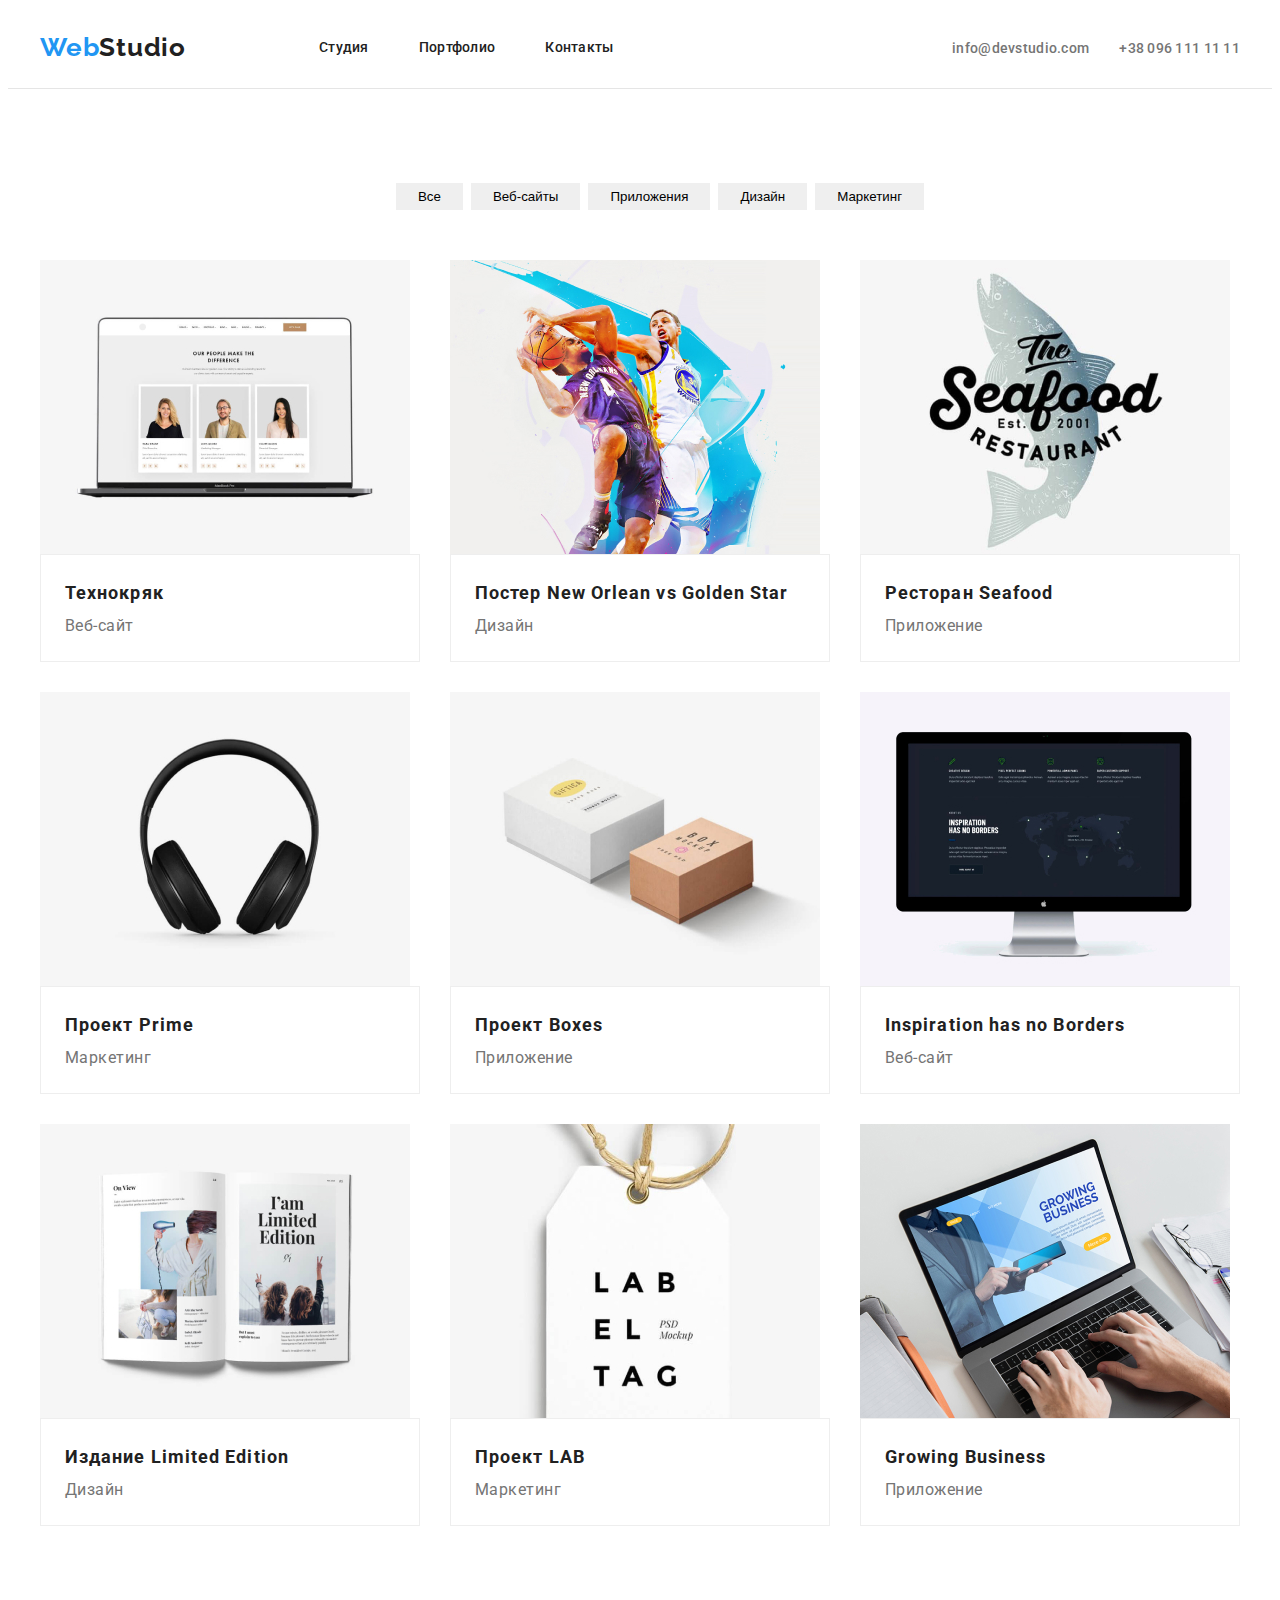
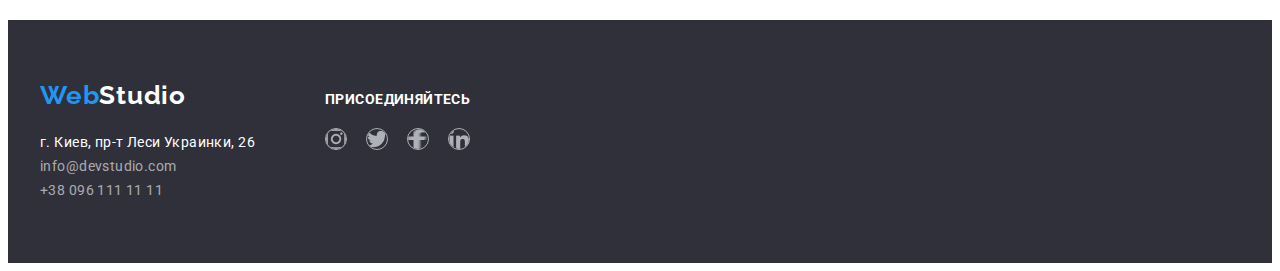
==== commit 501d36df: "update by comments to home work" ====
--- a/portfolio.html
+++ b/portfolio.html
@@ -38,15 +38,16 @@
     </header>
 <main>
 
-    <ul class="list btn-box container">
+    
+<section class="container">
+    <h1 class="visually-hidden">Our projects</h1>
+    <ul class="list btn-box">
         <li class="item"><button type="button" class="portf-btn">Все</button></li>
         <li class="item"><button type="button" class="portf-btn">Веб-сайты</button></li>
         <li class="item"><button type="button" class="portf-btn">Приложения</button></li>
         <li class="item"><button type="button" class="portf-btn">Дизайн</button></li>
         <li class="item"><button type="button" class="portf-btn">Маркетинг</button></li>
-     </ul>
-<section class="container">
-    <h1 class="visually-hidden">Our projects</h1>
+    </ul>
     <ul class="list project-box">
         <li class="item">
             <img src="./portf-img/prtf-img1.jpg" alt="prtf-img1" width="370">
@@ -117,6 +118,7 @@
     <footer class="footer footer-container">
         <div class="container foot-box">
             <section class="add-box">
+                <h1 class="visually-hidden">Kontacts</h1>
                 <a href="" class="full-logo logo-box"><span class="logo">Web</span><span
                         class="footer-studio">Studio</span></a><br>
     
--- a/css/style.css
+++ b/css/style.css
@@ -6,8 +6,6 @@
 }
 
 body {
-  width: 1600px;
-
   background-color: var(--hero-color);
   color: var(--primary-text-color);
   font-family: Roboto, sans-serif;
@@ -124,16 +122,14 @@
 
 /*Hero*/
 .hero {
+  padding-top: 200px;
+
   background-color: #2f303a;
   color: var(--hero-color);
   text-align: center;
 }
 
 .hero-text {
-  padding-top: 200px;
-  padding-left: 452px;
-  padding-right: 452px;
-
   font-weight: 900;
   font-size: 44px;
   line-height: 1.36;
@@ -327,6 +323,9 @@
 
 /*Footer*/
 .footer {
+  padding-top: 60px;
+  padding-bottom: 60px;
+
   background-color: #2f303a;
 }
 
@@ -352,6 +351,8 @@
 }
 
 .join-us {
+  margin-bottom: 20px;
+
   font-weight: 700;
   font-size: 14px;
   line-height: 1.14;
@@ -361,8 +362,7 @@
 }
 
 .joinus-box {
-  padding-top: 72px;
-  padding-bottom: 100px;
+  margin-left: 70px;
 }
 
 .join-social {
@@ -377,11 +377,7 @@
 
 .foot-box {
   display: flex;
-}
-
-.add-box {
-  margin-right: 70px;
-  padding-top: 60px;
+  align-items: baseline;
 }
 
 .post-box {
@@ -391,7 +387,6 @@
 .join-box {
   display: flex;
   padding-inline-start: 0;
-  margin-top: 20px;
 
   justify-content: space-between;
 }
@@ -455,6 +450,11 @@
   flex-basis: calc(100% / 3 - 30px);
 }
 
+.project-box .item:hover,
+.project-box .item:focus {
+  box-shadow: 0 0 10px var(--text-color);
+}
+
 .project-text {
   display: block;
   padding-top: 20px;
@@ -462,7 +462,6 @@
   padding-right: 24px;
   padding-left: 24px;
   border: 1px solid #eeeeee;
-  box-shadow: var(--text-color);
 }
 
 .portf-project {
